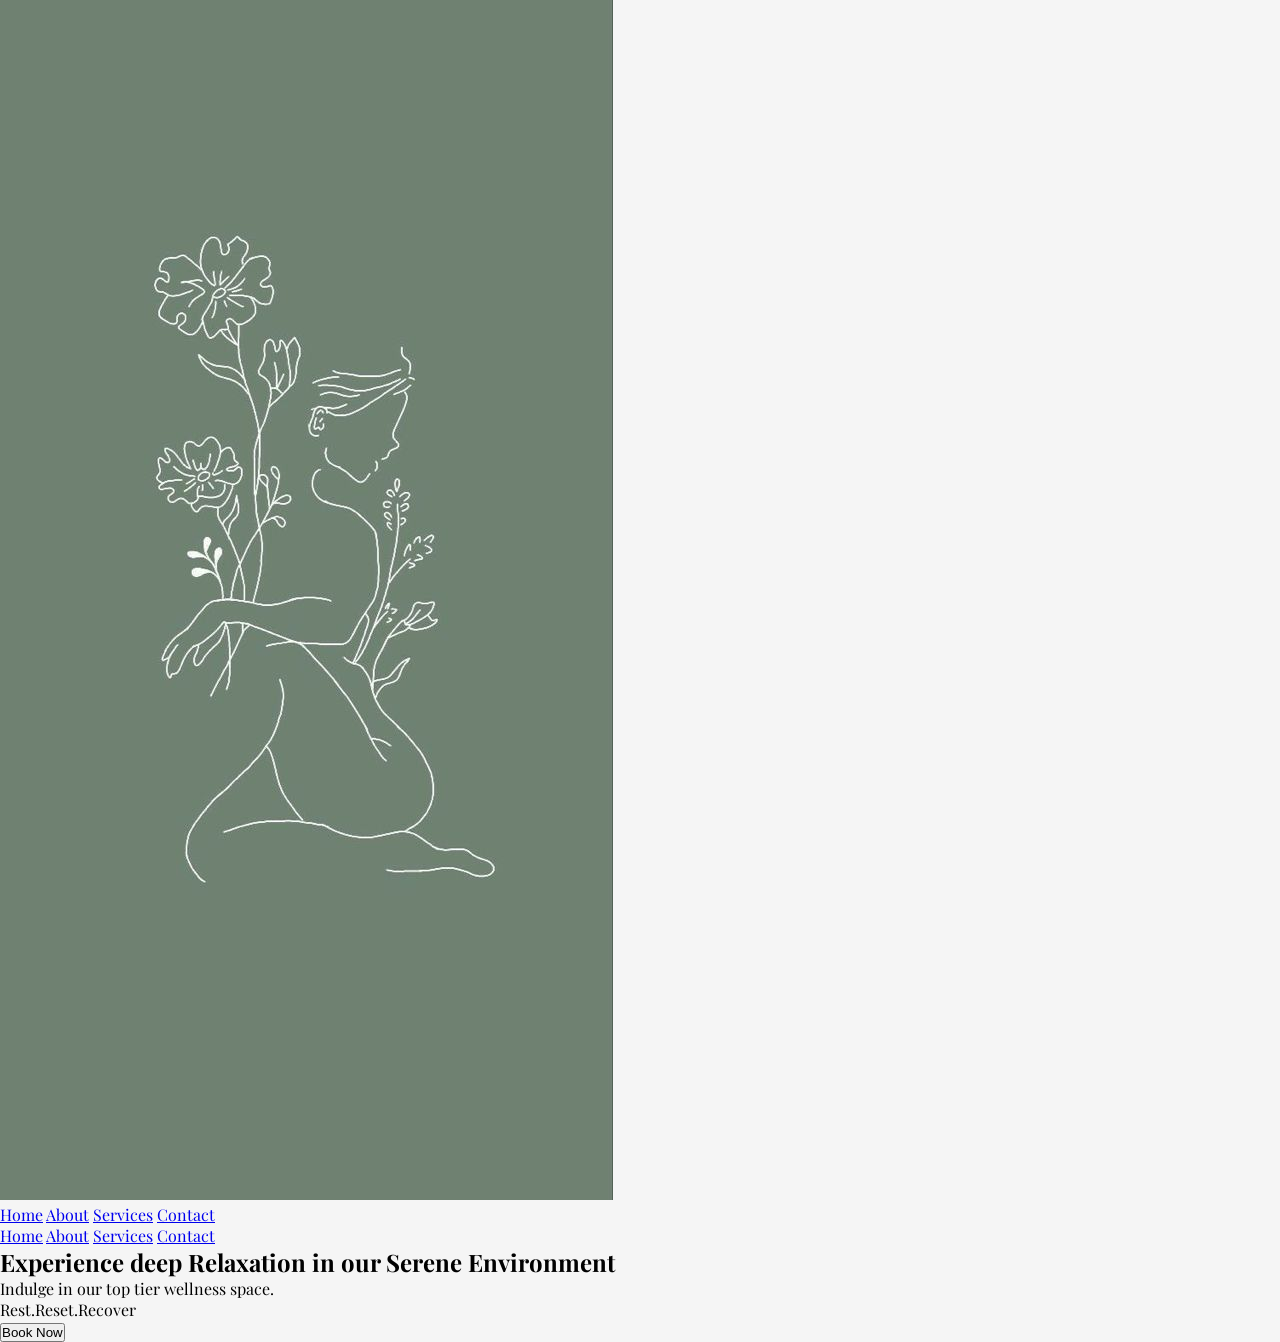
==== index.html @ 278e37b7 "change body font to play display Co-authored-by: Copilot <copilot@github.com>" ====
<!DOCTYPE html>
<html lang="en">
<head>
    <meta charset="UTF-8">
    <meta name="viewport" content="width=device-width, initial-scale=1.0">
    <title>wellness website</title>
    
<link href="https://fonts.googleapis.com/css2?family=Playball&family=Playfair+Display:ital,wght@0,400..900;1,400..900&display=swap" rel="stylesheet">

    <link rel="stylesheet" href="style.css"/>
</head>
<body>
    <nav>
    <a href="index.html" class="nav-logo">
      <img src="logo wellness.jpg" alt="Logo" class="nav-logo-img"/>
      <span class="nav-logo-text"></span>
    </a>

    <!--visible on mobile-->
    <div class="nav-links">
      <a href="index.html" class="active">Home</a>
      <a href="about.html">About</a>
      <a href="about.html#services">Services</a>
      <a href="booking.html">Contact</a>
    </div>
   
    <!--visibleon mobile hidden on desktop-->
<div class="hamburger" id="hamburger" onclick="toggleMenu()">
      <span></span>
      <span></span>
      <span></span>
      <span></span>
    </div>
  </nav>

  <!--  MOBILE MENU hidden until hamburger is clicked  -->
  <div class="mobile-menu" id="mobileMenu">
    <a href="index.html">Home</a>
    <a href="about.html">About</a>
    <a href="about.html#services">Services</a>
    <a href="booking.html">Contact</a>
  </div>

  <!--Hero section-->
  <section class="hero">
    <div class="hero-overlay"></div>
    <div class="hero-content">
        <h1 class="hero-title">
            <span>Experience</span>
            <span>deep Relaxation</span>
            <span>in our Serene</span>
            <span>Environment</span>
        </h1>
        <p class="hero-subtitle">
            Indulge in our top tier wellness space.<br>
            Rest.Reset.Recover
        </p>

        <button class="hero-btn" onclick="window.location.href='booking.html'">Book Now</button>
        
    </div>
  </section>

    <script src="script.js"></script>
</body>
</html>
---- style.css ----
* {
    margin:0;
    padding:0;
    box-sizing: border-box;
}

body {
    background: whitesmoke;
    font-family: "Playfair Display", serif;
}
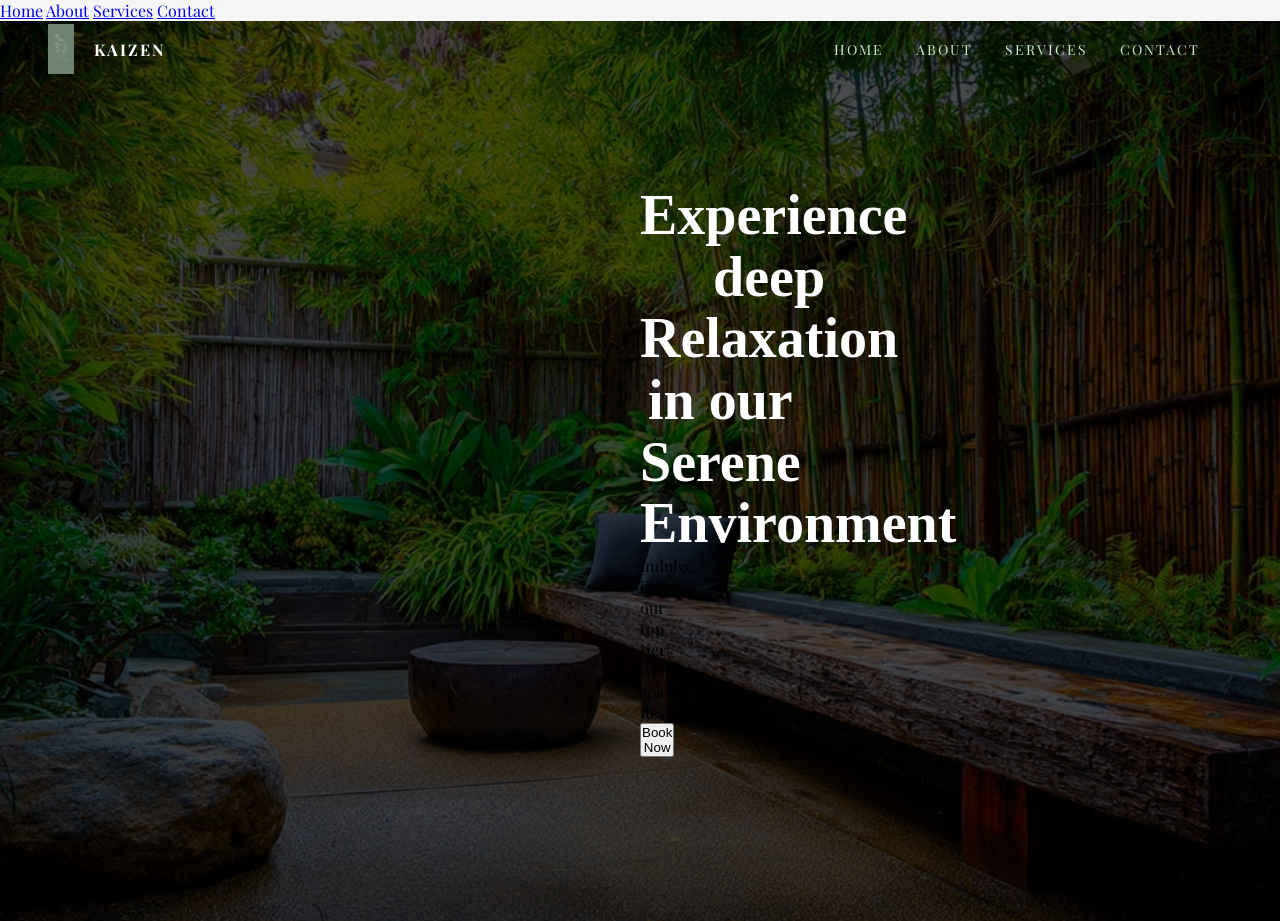
==== commit a241db53: "Feat case sensitization" ====
--- a/index.html
+++ b/index.html
@@ -12,8 +12,8 @@
 <body>
     <nav>
     <a href="index.html" class="nav-logo">
-      <img src="logo wellness.jpg" alt="Logo" class="nav-logo-img"/>
-      <span class="nav-logo-text"></span>
+      <img src="logo-wellness.jpg" alt="Logo" class="nav-logo-img"/>
+      <span class="nav-logo-text">Kaizen</span>
     </a>
 
     <!--visible on mobile-->
--- a/style.css
+++ b/style.css
@@ -1,10 +1,112 @@
-* {
-    margin:0;
-    padding:0;
-    box-sizing: border-box;
+ * {
+  margin: 0;
+  padding: 0;
+  box-sizing: border-box;
 }
 
 body {
-    background: whitesmoke;
-    font-family: "Playfair Display", serif;
-}+  background: whitesmoke;
+  font-family: "Playfair Display", serif;
+}
+nav {
+  position: absolute;
+  top: 0;
+  left: 0;
+  width: 100%;
+  display: flex;
+  gap: 2rem;
+  padding: 1.5rem 3rem;
+  z-index: 10;
+  box-sizing: border-box;
+}
+
+.nav-logo{
+    margin-right: auto;
+    display: flex;
+    align-items: center;
+    gap: 20px;
+    text-decoration: none;
+}
+
+.nav-logo-img{
+    height: 50px;
+    width: auto;
+    object-fit: contain;
+}
+
+
+.nav-logo-text {
+  font-family: 'Playfair Display', serif;
+  font-size: 16px;
+  color: #fff;
+  font-weight: 700;
+  
+}
+
+/* Nav links — sit on the right */
+.nav-links {
+  display: flex;
+  align-items: center;
+  gap: 2rem;
+}
+
+
+nav a {
+  color: rgb(200, 232, 200);
+  text-decoration: none;
+  font-family: "Playfair Display", serif;
+  font-size: 14px;
+  letter-spacing: 2px;
+  text-transform: uppercase;
+  transition: color 0.3s;
+}
+
+nav a:hover {
+  color: #a8d0ff;
+}
+
+.hero {
+    position: relative;
+    width: 100%;
+    min-height: 100vh;
+    display: flex;
+    align-items: center;
+    justify-content: center;
+    overflow: hidden;
+    background-image: url('bamboo-sitting-area.jpg');
+    background-size: cover;
+    background-position: center;
+}
+
+.hero-overlay{
+    position: absolute;
+    inset: 0;
+    background: rgba(0, 0, 0, 0.7);
+    transition:background 0.5s ease ;
+}
+
+.hero:hover .hero-overlay{
+    background: rgba(0, 0, 0, 0.2);
+}
+
+.hero-content {
+    position: relative;
+    z-index: 2;
+    text-align: center;
+    padding: 3rem 2rem;
+    max-width: 60px;
+}
+
+.hero-title{
+    font-family: 'Playright Display', serif;
+    font-size: 56px;
+    color: #fff;
+    line-height: 1.1;
+    margin-bottom: 1 rem;
+}
+
+.hero-title span{
+    display: inline-block;
+    transition: transform 0.35s ease, color 0.35s ease;
+    cursor: default;
+}
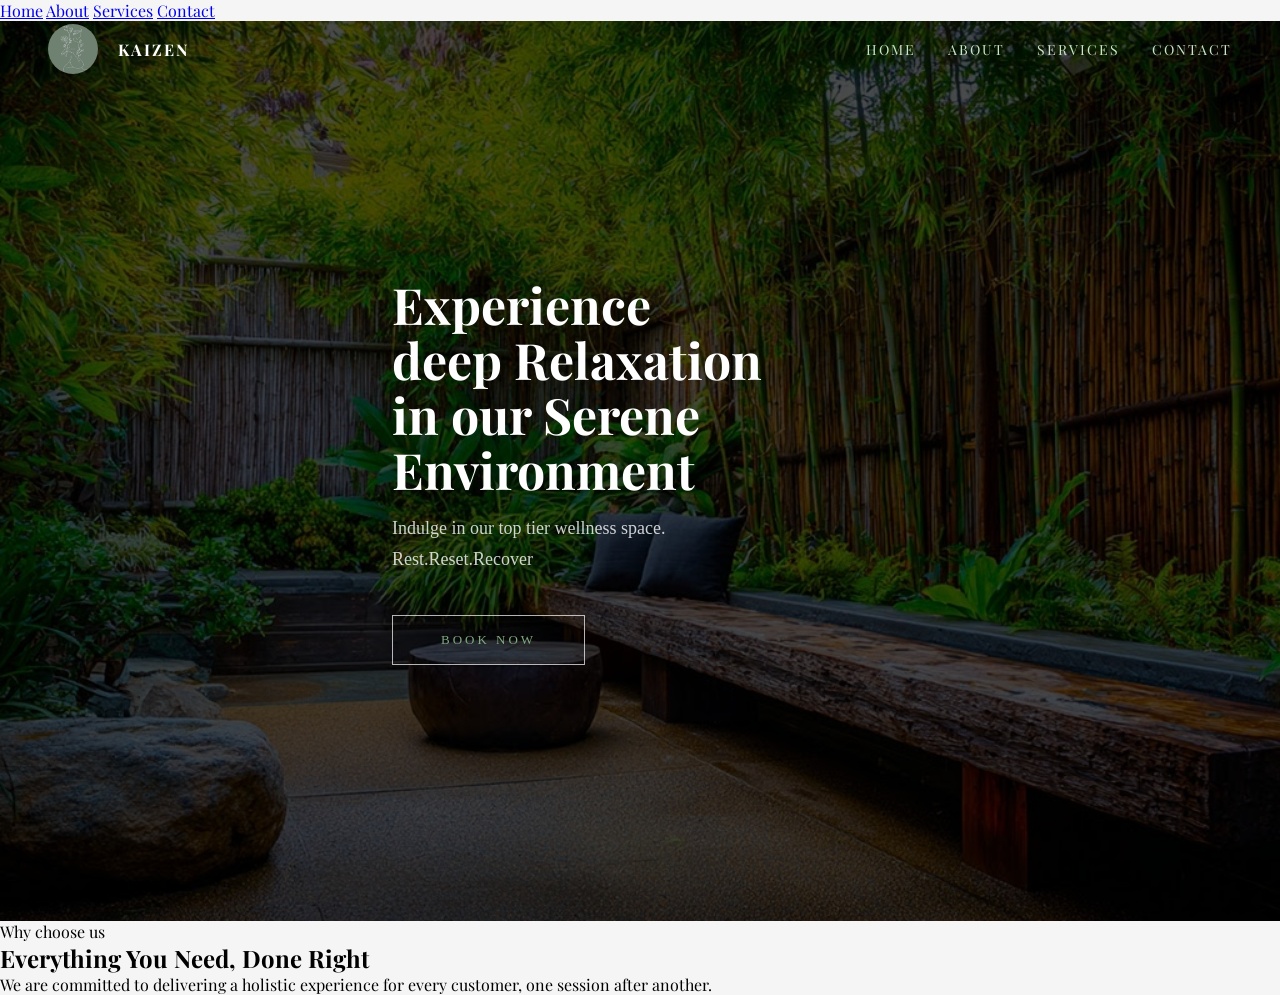
==== commit 6eed4f31: "hamburger section styling for tablet viewing Co-authored-by: Copilot <copilot@github.com>" ====
--- a/index.html
+++ b/index.html
@@ -7,7 +7,7 @@
     
 <link href="https://fonts.googleapis.com/css2?family=Playball&family=Playfair+Display:ital,wght@0,400..900;1,400..900&display=swap" rel="stylesheet">
 
-    <link rel="stylesheet" href="style.css"/>
+<link rel="stylesheet" href="style.css"/>
 </head>
 <body>
     <nav>
@@ -60,6 +60,23 @@
         
     </div>
   </section>
+  <!--feature section-->
+
+<section class="features-section">
+
+  <div class="features-header">
+    <span class="features-eyebrow">Why choose us</span>
+    <h2 class="features-title">Everything You Need, Done Right</h2>
+    <p class="features-subtitle">We are committed to delivering a holistic experience for every customer, one session after another.</p>
+  </div>
+
+  <div class="features-grid">
+
+
+
+<!--footer section-->
+
+
 
     <script src="script.js"></script>
 </body>
--- a/style.css
+++ b/style.css
@@ -8,7 +8,9 @@
   background: whitesmoke;
   font-family: "Playfair Display", serif;
 }
+
 nav {
+ color: rgb(6, 70, 6);
   position: absolute;
   top: 0;
   left: 0;
@@ -30,8 +32,9 @@
 
 .nav-logo-img{
     height: 50px;
-    width: auto;
-    object-fit: contain;
+    width: 50px;
+    object-fit: cover;
+    border-radius: 50%;
 }
 
 
@@ -92,21 +95,101 @@
 .hero-content {
     position: relative;
     z-index: 2;
-    text-align: center;
+    text-align: left;
     padding: 3rem 2rem;
-    max-width: 60px;
+    max-width: 560px;
 }
 
 .hero-title{
-    font-family: 'Playright Display', serif;
-    font-size: 56px;
+    font-family: 'Playfair Display', serif;
+    font-size: 50px;
     color: #fff;
     line-height: 1.1;
-    margin-bottom: 1 rem;
+    margin-bottom: 1rem;
 }
 
 .hero-title span{
     display: inline-block;
     transition: transform 0.35s ease, color 0.35s ease;
     cursor: default;
-}
+ }
+
+ .hero-title span:hover{
+    color: white;
+    transform: translateY(-5px) scale(1.05); 
+ }
+
+.hero-subtitle{
+    font-family: Georgia, 'Times New Roman', Times, serif;
+    font-size: 18px;
+    color: rgba(255,255,255,0.8);
+    line-height: 1.7;
+    margin-bottom: 2.5rem;
+ }   
+
+ .hero-subtitle em{
+    font-style: normal;
+    display: inline-block;
+    transition: color 0.3s , transform 0.3s;
+    cursor: default;
+ }
+
+ .hero-subtitle em:hover{
+    color: rgb(17, 91, 67);
+    transform: translateY(-2px);
+ }
+
+ .hero-btn{
+    padding: 16px 48px;
+    background: transparent;
+    color: rgb(129, 168, 129);
+    border: 1.5px solid rgba(255,255,255,0.7);
+    font-family: Georgia, 'Times New Roman', Times, serif;
+    font-size: 13px;
+    letter-spacing: 3px;
+    text-transform: uppercase;
+    cursor: pointer;
+    transition: background 0.3s, transform 0.2s;
+ }
+
+ .hero-btn:hover{
+    background: rgba(255,255,255,0.15);
+    border-color: rgb(6, 49, 6);
+    transform: translateY(-3px);
+ }
+ 
+ .hero-btn:active{
+    transform: translateY(0);
+ }
+
+ /*hamburger toggle menu */
+ .hamburger{
+  display: none;
+  flex-direction: column;
+  gap: 5px;
+  cursor: pointer;
+  padding: 4px;
+ }
+
+.hamburger span{
+  display: block;
+  width: 25px;
+  height: 2px;
+  background: rgb(209, 233, 209);
+  border-radius: 2px;
+  transition:all 0.3s;
+ }
+
+ .hamburger.is-open span:nth-child(1){
+  transform: translateY(7px) rotate(45deg);
+ }
+
+ .hamburger.is-open span:nth-child(2){
+  opacity:0;
+ }
+ 
+ .hamburger.is-open span:nth-child(3){
+  transform: translateY(-7px) rotate(-45deg);
+ }
+
+ 
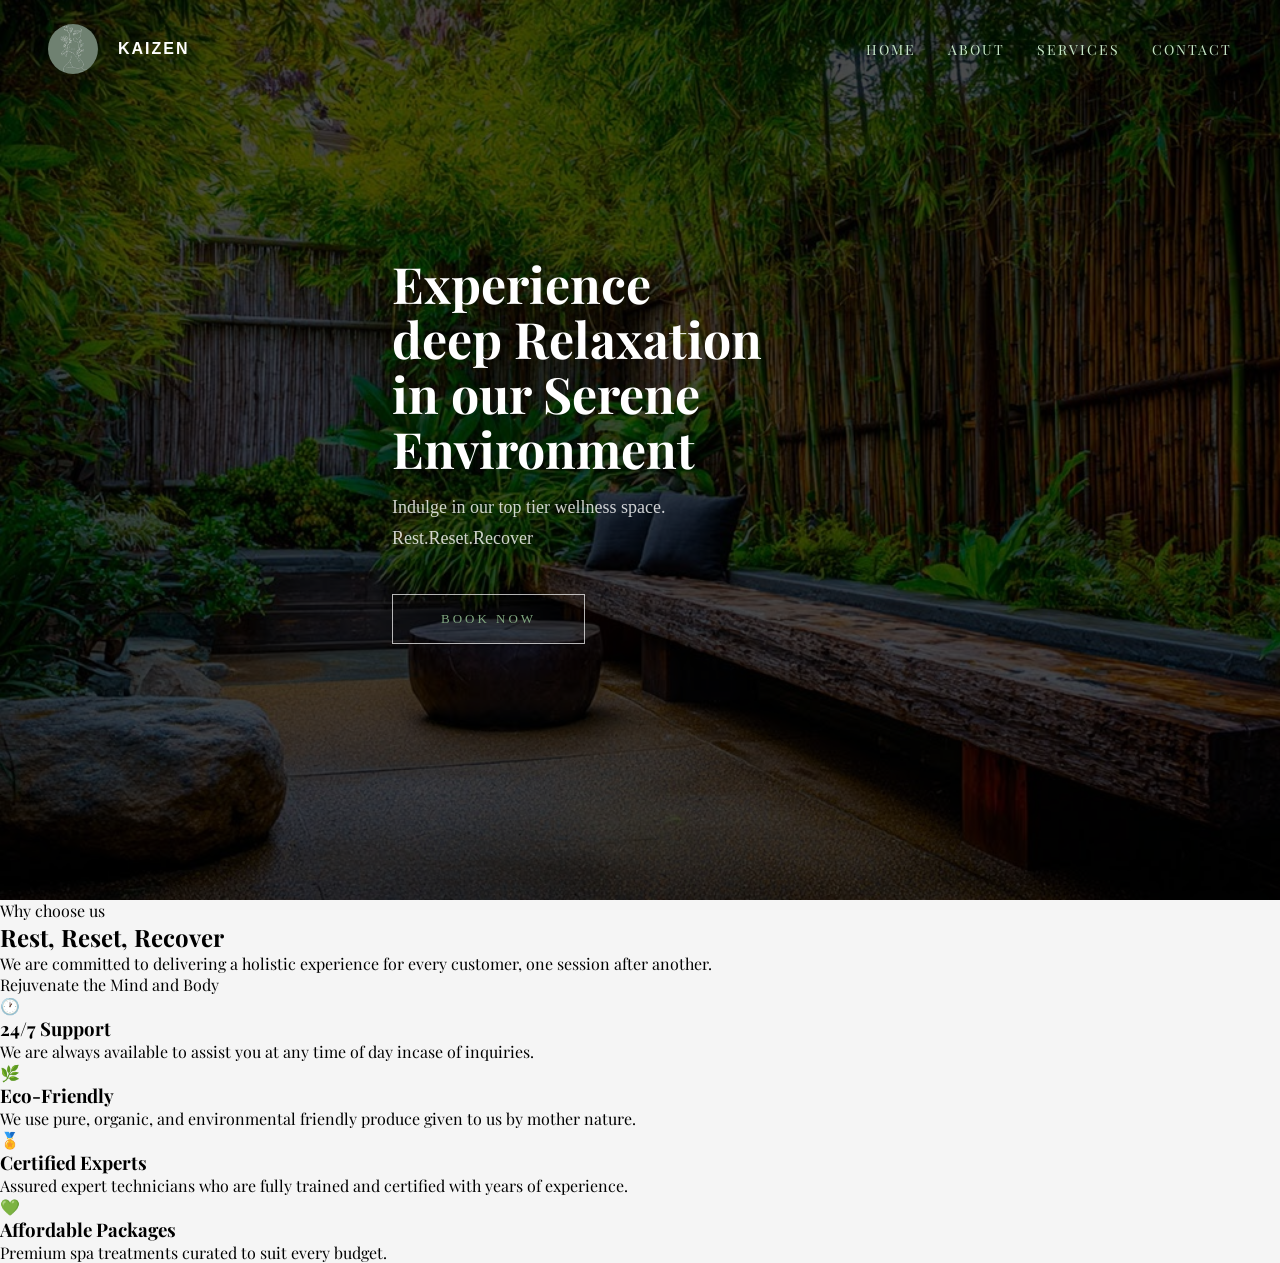
==== commit be92b5bc: "addition of a feature section to showcase the company's promises" ====
--- a/index.html
+++ b/index.html
@@ -66,11 +66,37 @@
 
   <div class="features-header">
     <span class="features-eyebrow">Why choose us</span>
-    <h2 class="features-title">Everything You Need, Done Right</h2>
-    <p class="features-subtitle">We are committed to delivering a holistic experience for every customer, one session after another.</p>
+    <h2 class="features-title">Rest, Reset, Recover</h2>
+    <p class="features-subtitle">We are committed to delivering a holistic experience for every customer, one session after another.<br>Rejuvenate the Mind and Body</p>
   </div>
 
   <div class="features-grid">
+
+    <div class="feature-card">
+      <div class="feature-icon">🕐</div>
+      <h3 class="feature-name">24/7 Support</h3>
+      <p class="feature-desc">We are always available to assist you at any time of day incase of inquiries.</p>
+    </div>
+
+    <div class="feature-card">
+      <div class="feature-icon">🌿</div>
+      <h3 class="feature-name">Eco-Friendly</h3>
+      <p class="feature-desc">We use pure, organic, and environmental friendly produce given to us by mother nature.</p>
+    </div>
+
+    <div class="feature-card">
+      <div class="feature-icon">🏅</div>
+      <h3 class="feature-name">Certified Experts</h3>
+      <p class="feature-desc">Assured expert technicians who are fully trained and certified with years of experience.</p>
+    </div>
+
+    <div class="feature-card">
+      <div class="feature-icon">💚</div>
+      <h3 class="feature-name">Affordable Packages</h3>
+      <p class="feature-desc">Premium spa treatments curated to suit every budget.</p>
+    </div>
+
+    </div>
 
 
 
--- a/style.css
+++ b/style.css
@@ -39,7 +39,7 @@
 
 
 .nav-logo-text {
-  font-family: 'Playfair Display', serif;
+  font-family: 'Playball-Regular', sans-serif;
   font-size: 16px;
   color: #fff;
   font-weight: 700;
@@ -162,6 +162,54 @@
     transform: translateY(0);
  }
 
+ /*feature section */
+ 
+
+
+
+
+
+
+
+
+
+
+
+
+
+
+
+
+
+
+
+
+
+
+
+
+
+
+
+
+
+
+
+
+
+
+
+
+
+
+
+
+
+
+
+
+
+
  /*hamburger toggle menu */
  .hamburger{
   display: none;
@@ -192,4 +240,36 @@
   transform: translateY(-7px) rotate(-45deg);
  }
 
- + .mobile-menu{
+  display: none;
+  position: absolute;
+  top: 70px;
+  left:0;
+  width:100%;
+  background: rgba(9, 20, 40, 0.97);
+  flex-direction: column;
+  padding: 1.5rem 2rem;
+  gap: 1.2rem;
+  z-index:20;
+ }
+
+ .mobile-menu.open{
+  display:flex;
+ }
+
+ .mobile-menu a{
+  color:rgba(255,255,255,0.85);
+  text-decoration: none;
+  font-size:14px;
+  letter-spacing: 2px;
+  text-transform: uppercase;
+  border-bottom: 0.5px solid rgba(255,255,255,0.1);
+  padding-bottom: 1rem;
+  transition:color 0.3s;
+ }
+
+ .mobile-menu a:hover{
+  color:#fff
+ }
+
+
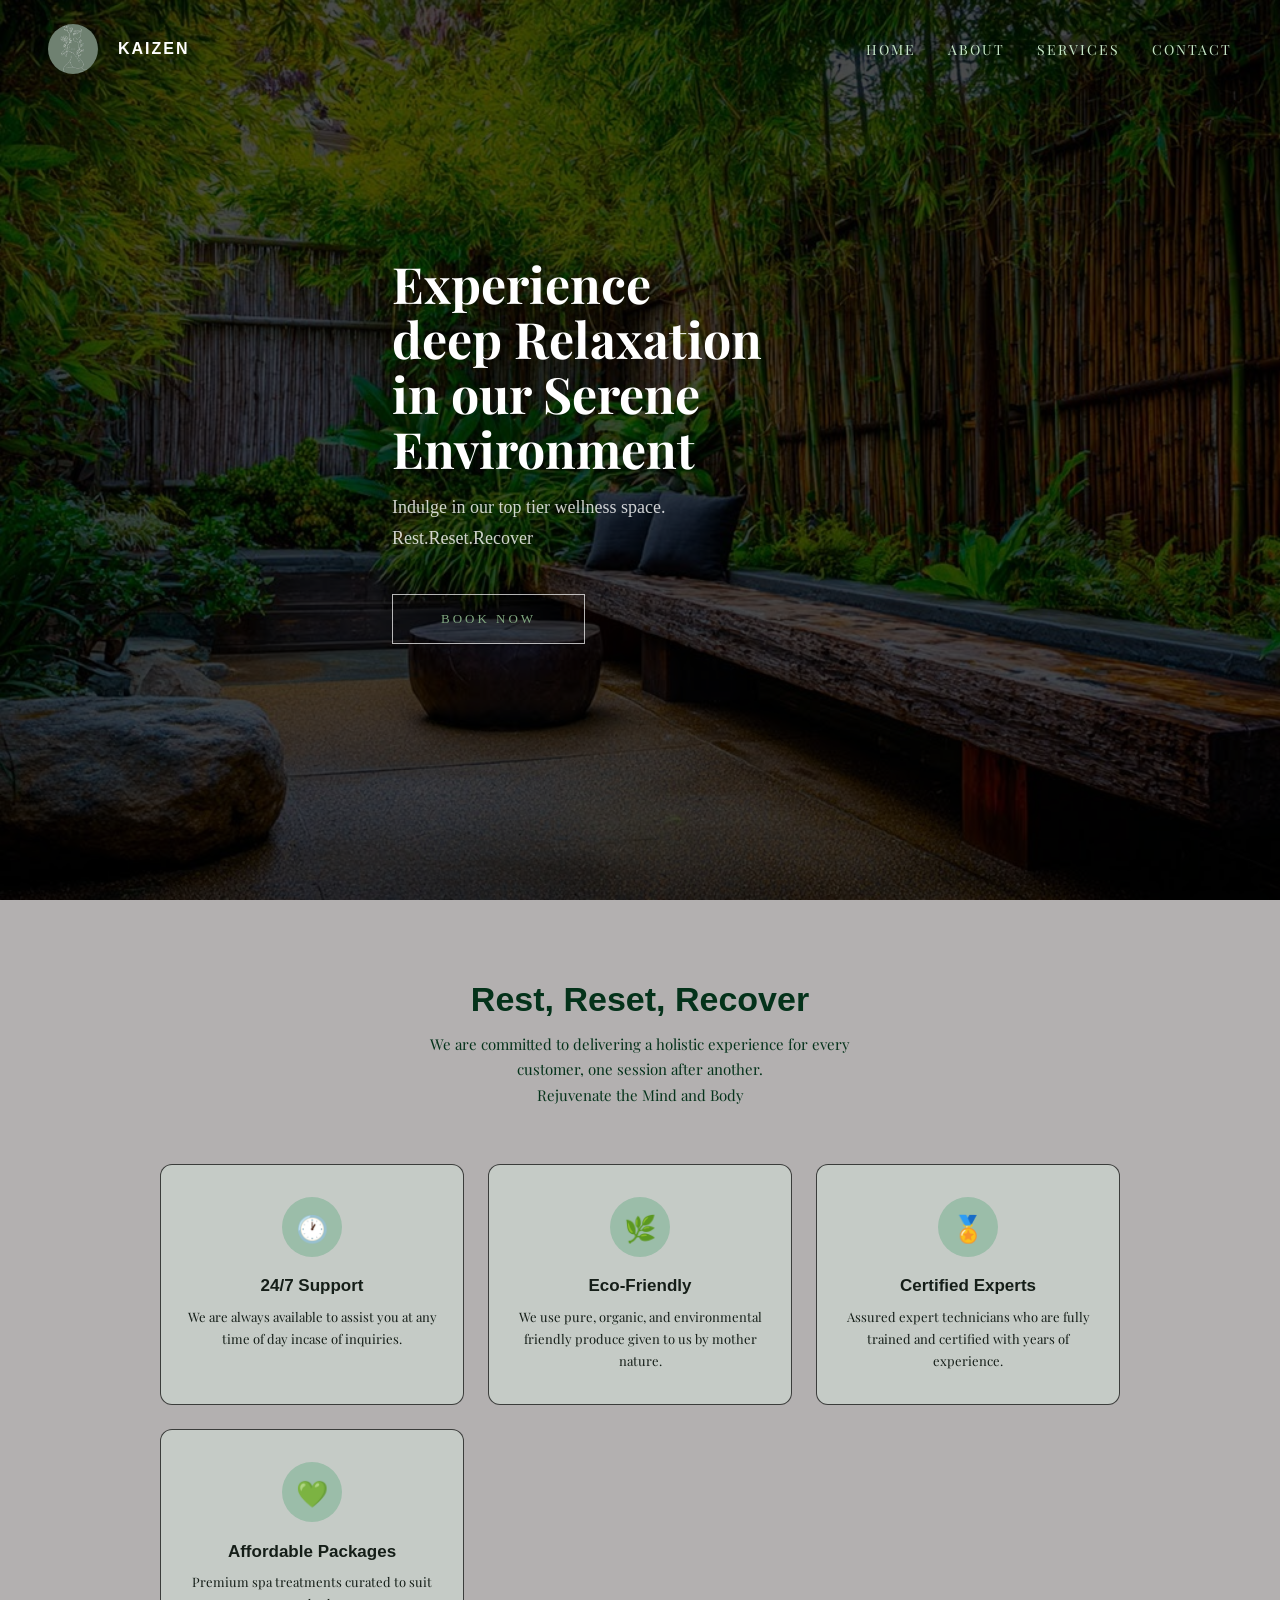
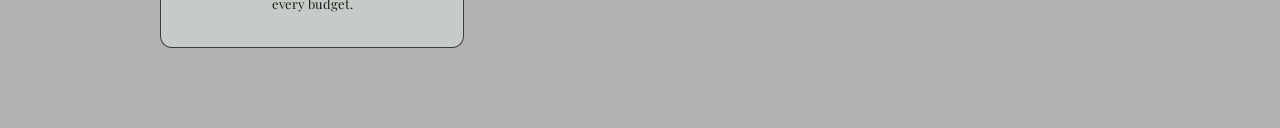
==== commit e6c95206: "removal of features eyebrow" ====
--- a/index.html
+++ b/index.html
@@ -65,7 +65,6 @@
 <section class="features-section">
 
   <div class="features-header">
-    <span class="features-eyebrow">Why choose us</span>
     <h2 class="features-title">Rest, Reset, Recover</h2>
     <p class="features-subtitle">We are committed to delivering a holistic experience for every customer, one session after another.<br>Rejuvenate the Mind and Body</p>
   </div>
--- a/style.css
+++ b/style.css
@@ -163,10 +163,91 @@
  }
 
  /*feature section */
+
+ .features-section{
+  background: rgb(179, 176, 176);
+  padding: 5rem 2rem;
+  font-family: 'Playfair Display',serif;
+ }
+
+ .features-header{
+  text-align: center;
+  margin-bottom: 3.5rem;
+ }
+
  
 
-
-
+.features-title{
+  font-family: 'Playball Regular',sans-serif;
+  font-size: 34px;
+  color: rgb(4, 50, 26);
+  font-weight: 700;
+  margin-bottom: 0.8rem;
+}
+
+.features-subtitle{
+  font-size: 15px;
+  color: rgb(4, 50, 26);
+  max-width: 480px;
+  margin: 0 auto;
+  line-height: 1.7;
+}
+
+.features-grid{
+  display: grid;
+  grid-template-columns: repeat(3, 1fr);
+  gap: 1.5rem;
+  max-width: 960px;
+  margin: 0 auto;
+}
+
+.feature-card{
+  background: #d9e7dc7e;
+  border: 0.5px solid rgba(0, 0, 0, 0.7);
+  border-radius: 12px;
+  text-align: center;
+  padding:2rem 1.5rem;
+  transition: transform 0.3s, box-shadow 0.3s, border-color 0.3s;
+  cursor: default;
+}
+
+.feature-card:hover{
+  transform: translateY(-6px);
+  box-shadow: 0 12px 40px rgba(0, 0, 0, 0.08);
+  border-color: rgba(131, 136, 141, 0.5);
+}
+
+.feature-icon{
+  width:60px;
+  height:60px;
+  border-radius: 50%;
+  display:flex;
+  background:#9bbda9;
+  align-items: center;
+  justify-content: center;
+  font-size: 26px;
+  margin: 0 auto 1.2rem;
+  transition: background 0.3s, transform 0.3s;
+}
+
+.feature-card:hover .feature-icon{
+  background: #716f6f;
+  transform: scale(1.1)rotate(-5deg);
+}
+
+.feature-name{
+  font-family: 'Playball Regular',sans-serif;
+  font-size:17px;
+  color:rgb(21, 30, 24);
+  font-weight: 700;
+  margin-bottom: 0.6rem;
+}
+
+.feature-desc{
+  font-size: 13px;
+  color: rgb(21, 30, 24);
+  line-height: 1.7;
+}
 
 
 
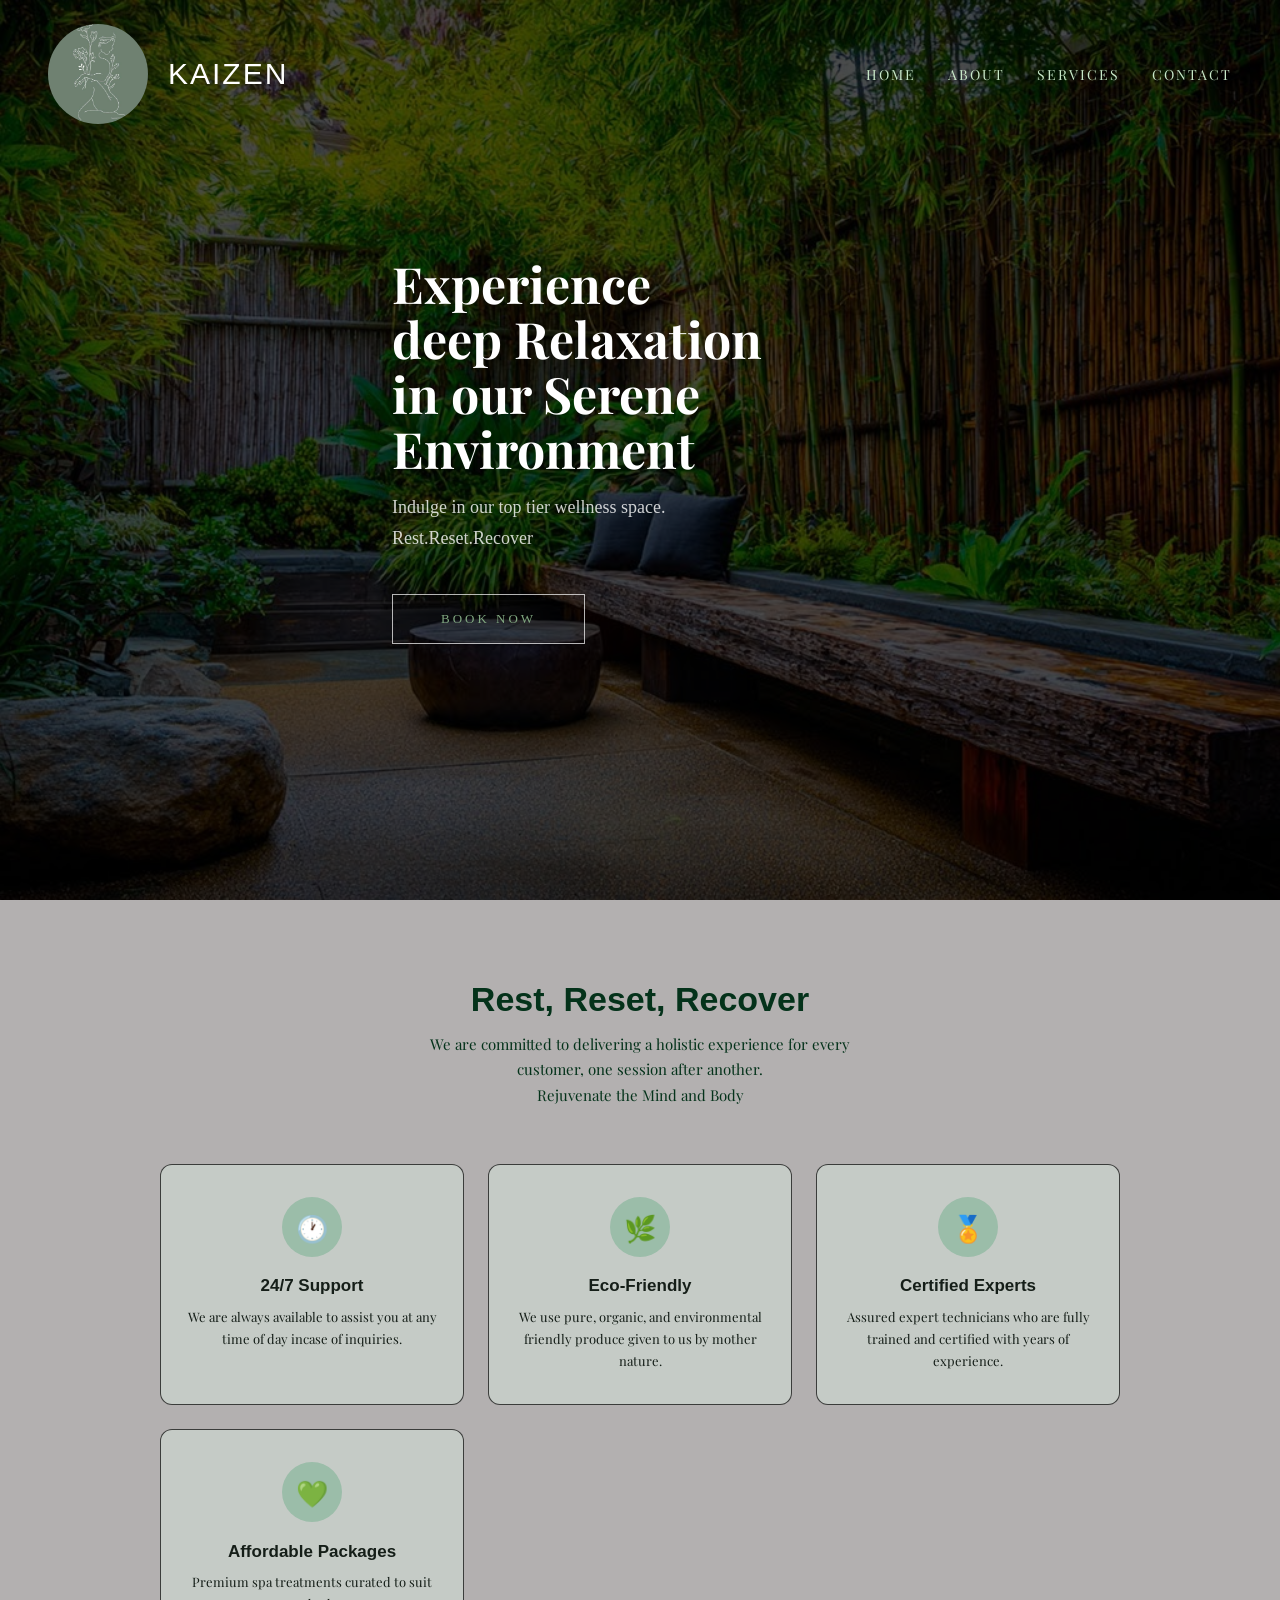
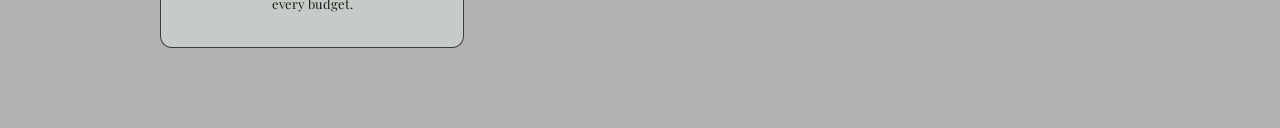
==== commit 4a5d9280: "additiion of toogle menu navigation bar and mobile menu on each pages" ====
--- a/index.html
+++ b/index.html
@@ -16,7 +16,7 @@
       <span class="nav-logo-text">Kaizen</span>
     </a>
 
-    <!--visible on mobile-->
+    
     <div class="nav-links">
       <a href="index.html" class="active">Home</a>
       <a href="about.html">About</a>
--- a/style.css
+++ b/style.css
@@ -31,18 +31,18 @@
 }
 
 .nav-logo-img{
-    height: 50px;
-    width: 50px;
+    height: 100px;
+    width: 100px;
     object-fit: cover;
-    border-radius: 50%;
+    border-radius: 60%;
 }
 
 
 .nav-logo-text {
-  font-family: 'Playball-Regular', sans-serif;
-  font-size: 16px;
+  font-family: 'Playball Regular', sans-serif;
+  font-size: 30px;
   color: #fff;
-  font-weight: 700;
+  font-weight: 400;
   
 }
 
@@ -249,11 +249,11 @@
   line-height: 1.7;
 }
 
-
-
-
-
-
+/*footer section */
+
+
+
+/*service section
 
 
 
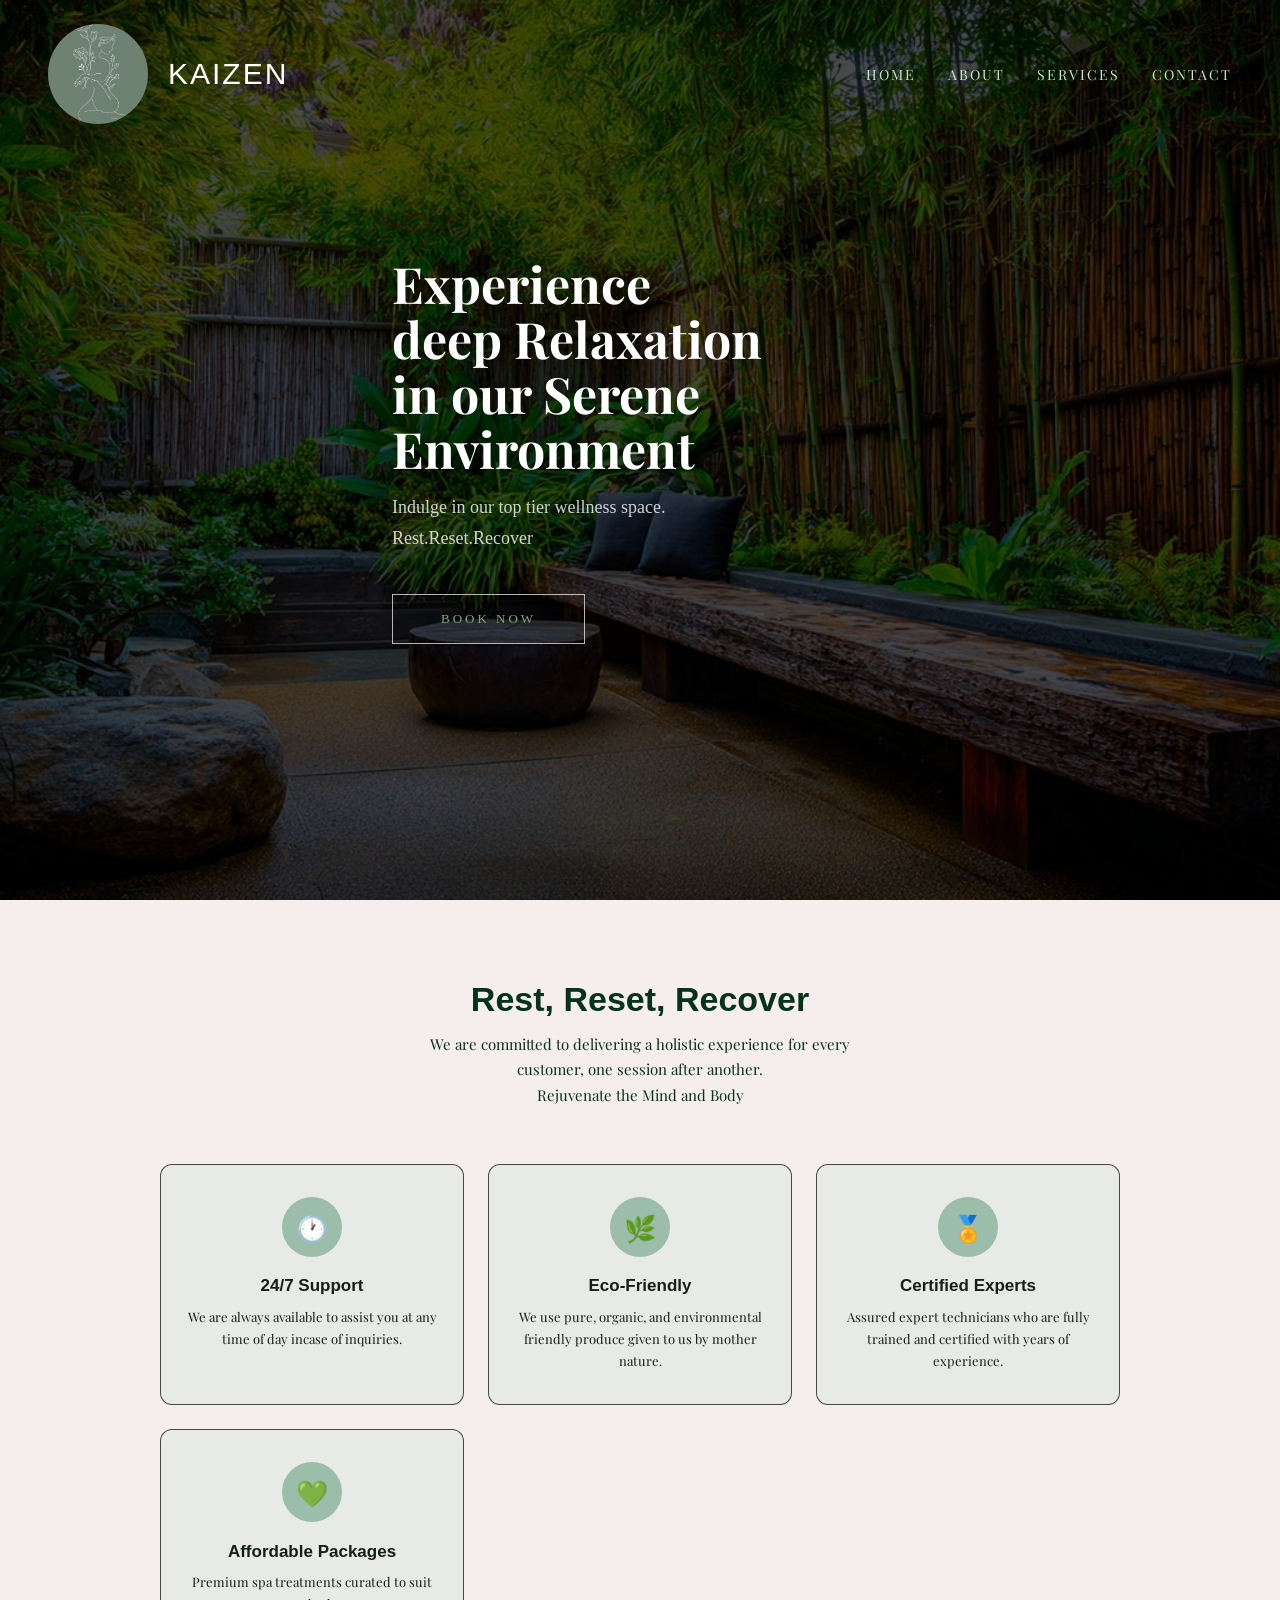
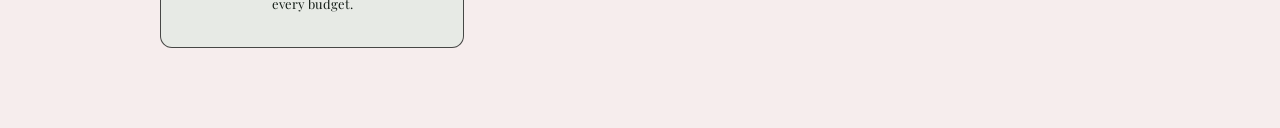
==== commit 532cf9fd: "booking file form input" ====
--- a/index.html
+++ b/index.html
@@ -103,6 +103,6 @@
 
 
 
-    <script src="script.js"></script>
+    <script src="script.js" defer></script>
 </body>
 </html>
--- a/style.css
+++ b/style.css
@@ -165,7 +165,7 @@
  /*feature section */
 
  .features-section{
-  background: rgb(179, 176, 176);
+  background: rgb(246, 237, 237);
   padding: 5rem 2rem;
   font-family: 'Playfair Display',serif;
  }
@@ -249,31 +249,184 @@
   line-height: 1.7;
 }
 
-/*footer section */
-
-
-
-/*service section
-
-
-
-
-
-
-
-
-
-
-
-
-
-
-
-
-
-
-
-
+
+
+/*about section */
+
+
+
+
+/*services section*/
+.services-section{
+  padding:5rem 2rem;
+  background: rgb(6, 56, 36);
+  font-family: 'Playfair Display', serif;
+  padding-top: 8rem;
+}
+
+.services-header{
+  text-align: center;
+  margin-bottom: 3rem;
+  font-size: 40px;
+}
+
+.services-tag{
+  display: inline-block;
+  font-size: 11px;
+  letter-spacing: 3px;
+  text-transform: uppercase;
+  color: rgba(255,255,255,0.45);
+  margin-bottom: 1rem;
+}
+
+.services-title{
+  font-family: 'Playfair Display', serif;
+  font-size: 36px;
+  color: rgb(97, 117, 99);
+  font-family: 700;
+  margin: 0;
+}
+
+.services-grid{
+  display: grid;
+  grid-template-columns: repeat(3,1fr);
+  gap: 1.5rem;
+  max-width: 960px;
+  margin:0 auto;
+}
+
+.services-card{
+  background: rgb(244, 241, 241);
+  border:0.5px solid(168 255 255 0.08);
+  border-radius: 20px;
+  overflow: hidden;
+  cursor: pointer;
+  text-decoration: none;
+  display: block;
+  transition:border-color 0.3s transform 0.3s;
+}
+.services-card img{
+  width:100%;
+  height:200px;
+  object-fit: cover;
+  display: block;
+  aspect-ratio: 1/1;
+}
+
+.services-card:hover{
+  border-color: rgba(168 208 255);
+  transform:translateY(-6px)
+}
+
+.services-img-wrap{
+  position: relative;
+  width: 100%;
+  height:180px;
+  overflow: hidden;
+}
+
+.services-img-wrap img{
+  width: 100%;
+  height:100%;
+  object-fit: cover;
+  transition: transform 0.5s ease, filter 0.4s ease;
+  filter: brightness(0.75);
+}
+
+.services-card:hover.services-img-wrap img{
+  transform: scale(1.08); /*zoom on hover*/
+  filter:brightness(1); /*full brightness on hover*/
+}
+
+/*dark overlay on image*/
+.services-img-overlay{
+  position: absolute;
+  inset: 0;
+  background: rgba(10,20,40,0.35);
+  transition: background 0.4s;
+}
+
+.services-card:hover .services-img-overlay{
+  background: rgba(10,20,40,0.1);  /*lighter on hover*/
+}
+
+.services-badge{
+  position: absolute;
+  top:12px;
+  right:12px;
+  background: rgba(213, 217, 224, 0.75);
+  color: #3e6d57;
+  font-size: 11px;
+  letter-spacing: 1.5px;
+  text-transform: uppercase;
+  padding:4px 10px;
+  border-radius: 20px;
+  border: 0.5px solid rgba(168 208 255 0.3);
+}
+
+/*card body*/
+.services-body{
+  padding: 1.2rem 1.25rem 1.4rem;
+}
+
+.services-name{
+  font-family: 'Playball Regular', sans-serif;
+  font-size: 18px;
+  color:rgb(236, 242, 236);
+  font-weight: 700;
+  margin: 0 0 0.5rem;
+}
+
+.services-desc{
+  font-size:13px;
+  color: rgba(255,255,255,0.55);
+  line-height: 1.6;
+  margin: 0 0 1rem;
+}
+
+/*price and book now row*/
+.services-footer{
+  display: flex;
+  align-items: center;
+  justify-content: space-between;
+}
+
+.services-price{
+  font-size: 15px;
+  color: #353e39;
+}
+
+.services-price span{
+  font-size: 11px;
+  color: rgba(255,255,255,0.4);
+  letter-spacing: 1px;
+  text-transform: uppercase;
+  margin-left: 4px;
+}
+
+.services-cta{
+  font-size: 11px;
+  letter-spacing: 2px;
+  text-transform: uppercase;
+  color: #a8d0ff;
+  opacity: 0;
+  transform: translateX(-6px);
+  transition: opacity 0.3s, transform 0.3s;
+}
+
+.services-card:hover .services-cta{
+  opacity:1;
+  transform: translateX(0);
+}
+
+
+/*booking form section */
+
+
+
+
+
+/*footer section*/
 
 
 
@@ -354,3 +507,4 @@
  }
 
 
+/*Responsive section */
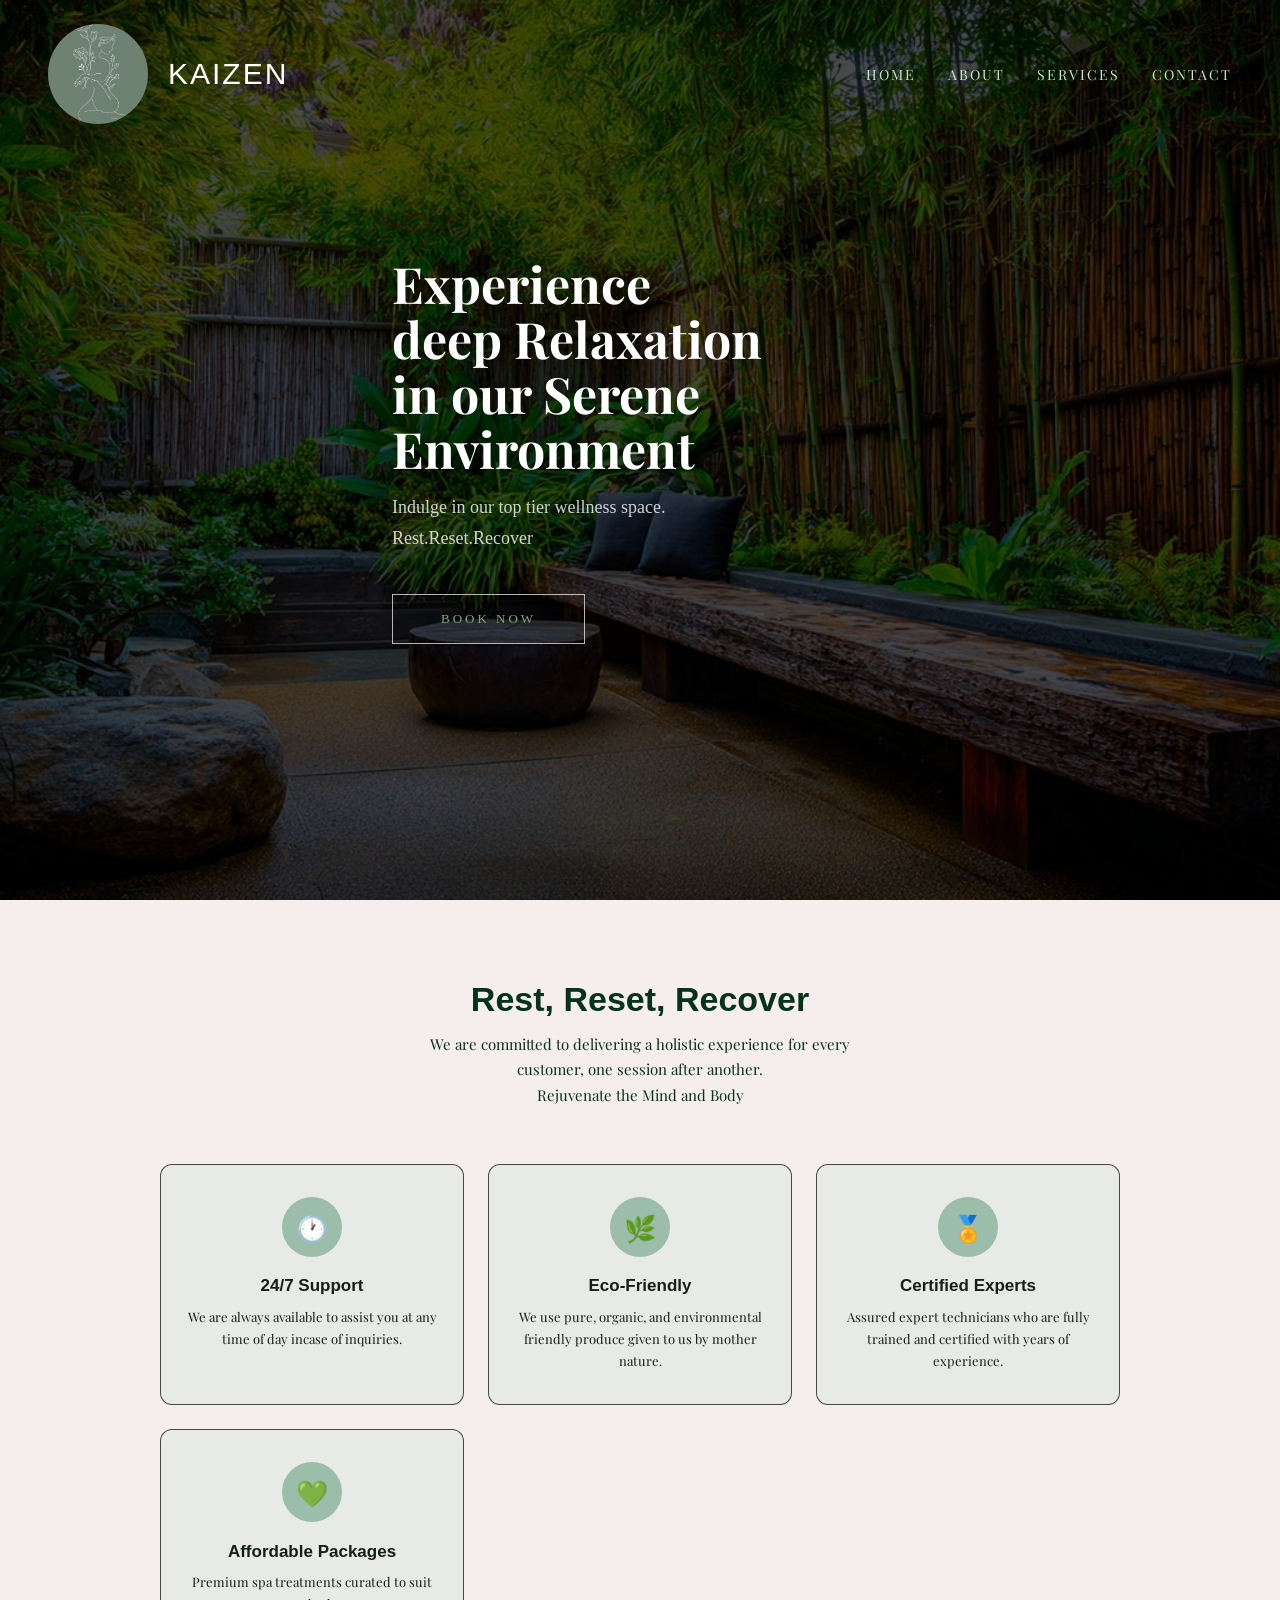
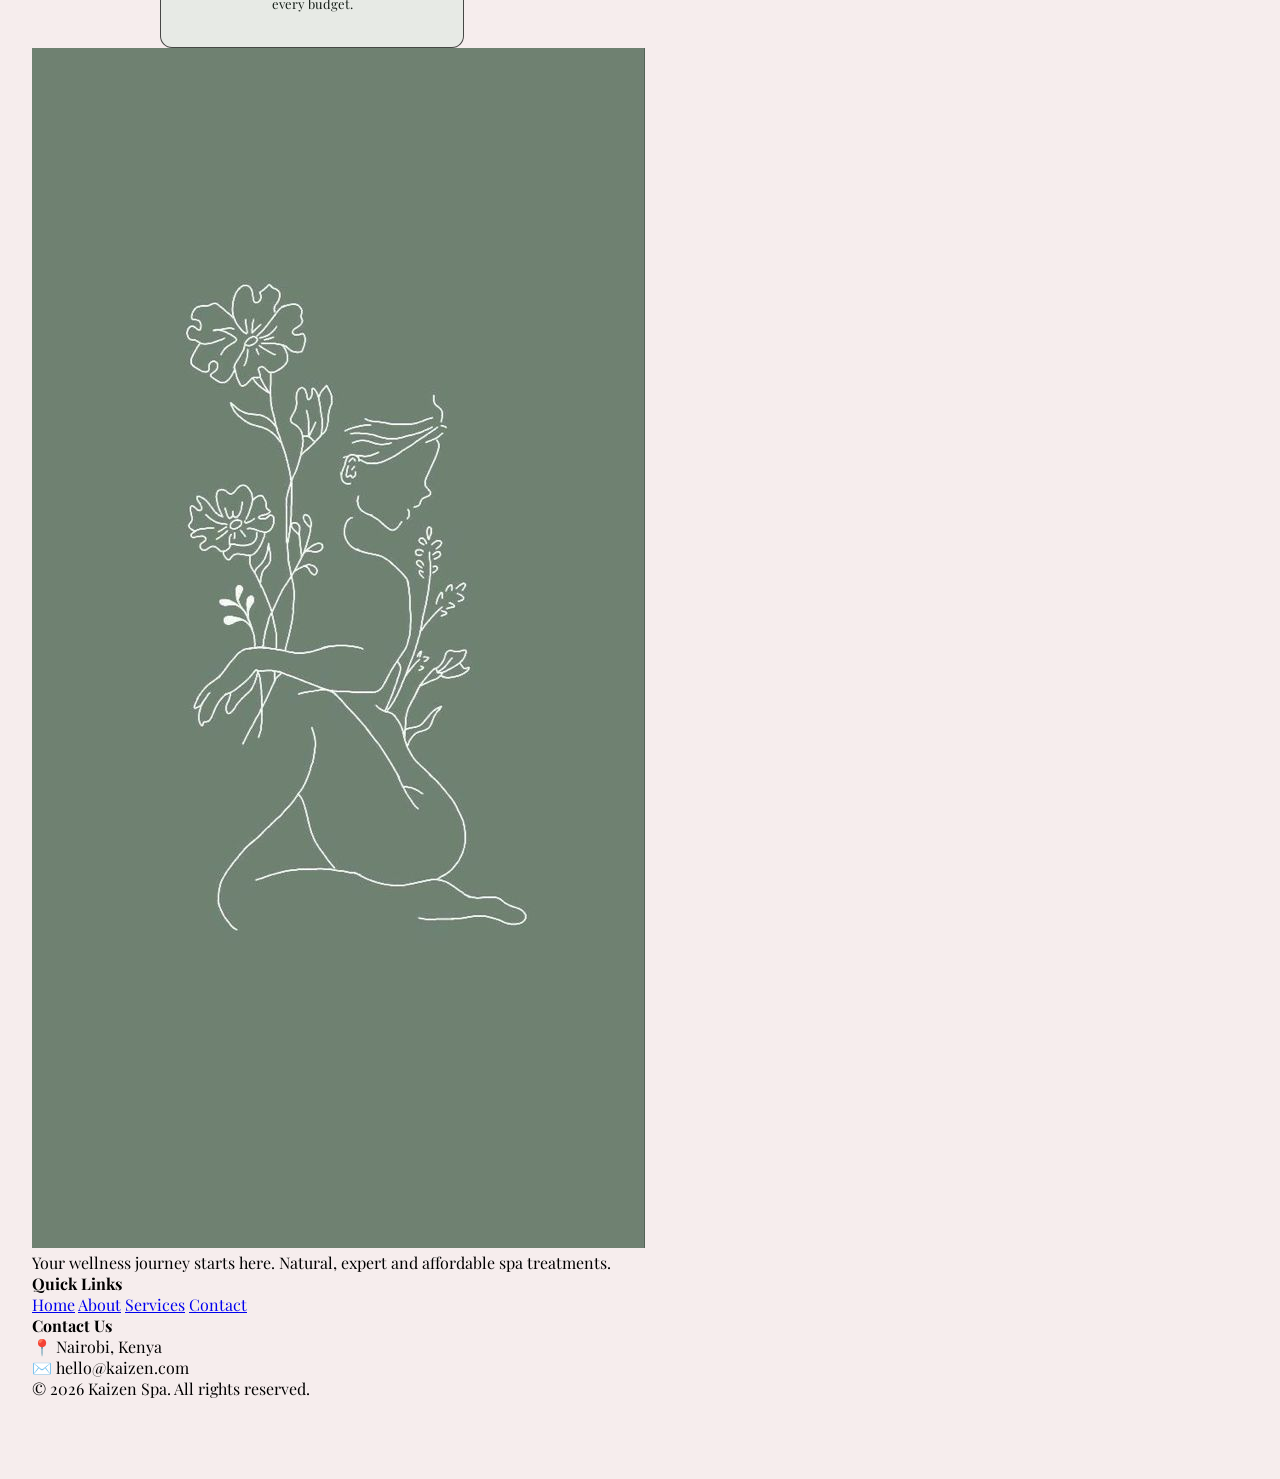
==== commit ba2c9b86: "feat: footer section at the bottom of every page" ====
--- a/index.html
+++ b/index.html
@@ -101,7 +101,39 @@
 
 <!--footer section-->
 
+<footer class="footer">
+  <div class="footer-content">
 
+    <!-- Logo and description -->
+    <div class="footer-brand">
+      <img src="logo-wellness.jpg" alt="Logo" class="footer-logo"/>
+      <p class="footer-desc">Your wellness journey starts here. Natural, expert and affordable spa treatments.</p>
+    </div>
+
+    <!-- Quick links -->
+    <div class="footer-links">
+      <h4>Quick Links</h4>
+      <a href="index.html">Home</a>
+      <a href="about.html">About</a>
+      <a href="about.html#services">Services</a>
+      <a href="booking.html">Contact</a>
+    </div>
+
+    <!-- Contact -->
+    <div class="footer-contact">
+      <h4>Contact Us</h4>
+      <p>📍 Nairobi, Kenya</p>
+      <p>✉️ hello@kaizen.com</p>
+    </div>
+
+  </div>
+
+  <!-- Bottom bar -->
+  <div class="footer-bottom">
+    <p>© 2026 Kaizen Spa. All rights reserved.</p>
+  </div>
+
+</footer>
 
     <script src="script.js" defer></script>
 </body>
--- a/style.css
+++ b/style.css
@@ -259,7 +259,7 @@
 /*services section*/
 .services-section{
   padding:5rem 2rem;
-  background: rgb(6, 56, 36);
+  background: rgb(212, 235, 224);
   font-family: 'Playfair Display', serif;
   padding-top: 8rem;
 }
@@ -272,20 +272,16 @@
 
 .services-tag{
   display: inline-block;
-  font-size: 11px;
+  font-size: 40px;
   letter-spacing: 3px;
   text-transform: uppercase;
-  color: rgba(255,255,255,0.45);
+  color: rgba(7, 49, 26, 0.45);
   margin-bottom: 1rem;
-}
-
-.services-title{
-  font-family: 'Playfair Display', serif;
-  font-size: 36px;
-  color: rgb(97, 117, 99);
-  font-family: 700;
-  margin: 0;
-}
+  text-align: center;
+  justify-content: center;
+}
+
+
 
 .services-grid{
   display: grid;
@@ -296,8 +292,8 @@
 }
 
 .services-card{
-  background: rgb(244, 241, 241);
-  border:0.5px solid(168 255 255 0.08);
+  background: rgb(140, 152, 142);
+  border:0.5px solid(168,255,255,0.08);
   border-radius: 20px;
   overflow: hidden;
   cursor: pointer;
@@ -314,7 +310,7 @@
 }
 
 .services-card:hover{
-  border-color: rgba(168 208 255);
+  border-color: rgba(168,208,255);
   transform:translateY(-6px)
 }
 
@@ -323,6 +319,7 @@
   width: 100%;
   height:180px;
   overflow: hidden;
+  background: #353e39;
 }
 
 .services-img-wrap img{
@@ -361,7 +358,7 @@
   text-transform: uppercase;
   padding:4px 10px;
   border-radius: 20px;
-  border: 0.5px solid rgba(168 208 255 0.3);
+  border: 0.5px solid rgba(168,208,255,0.3);
 }
 
 /*card body*/
@@ -372,7 +369,7 @@
 .services-name{
   font-family: 'Playball Regular', sans-serif;
   font-size: 18px;
-  color:rgb(236, 242, 236);
+  color:rgb(236,242,236);
   font-weight: 700;
   margin: 0 0 0.5rem;
 }
@@ -389,11 +386,15 @@
   display: flex;
   align-items: center;
   justify-content: space-between;
+  margin-top: 1rem;
+  flex-wrap: wrap;
+  gap: 0.5rem;
 }
 
 .services-price{
   font-size: 15px;
   color: #353e39;
+  font-weight: 700;
 }
 
 .services-price span{
@@ -404,25 +405,226 @@
   margin-left: 4px;
 }
 
-.services-cta{
+
+
+.services-btn{
+    padding: 16px 24px;
+    background: transparent;
+    color: rgb(21, 51, 21);
+    border: 1.5px solid rgba(58, 65, 60, 0.7);
+    font-family:'Playfair Display', serif;
+    font-size: 10px;
+    letter-spacing: 3px;
+    text-transform: uppercase;
+    cursor: pointer;
+    transition: background 0.3s, transform 0.2s;
+ }
+
+ .services-btn:hover{
+    background: rgba(255,255,255,0.15);
+    border-color: rgb(6, 49, 6);
+    transform: translateY(-3px);
+ }
+ 
+ .services-btn:active{
+    transform: translateY(0);
+ }
+
+
+
+/*booking form section */
+.booking-body{color: rgb(246, 237, 237);}
+.booking-wrap{
+  display: grid;
+  grid-template-columns: 1fr 1fr;
+  max-width: 1100px;
+  margin: 0 auto;
+  padding: 8rem 2rem 4rem;
+  gap: 5rem;
+  align-items: start;
+}
+
+.booking-eyebrow{
+  display: block;
+  font-size: 11px;
+  letter-spacing: 3px;
+  text-transform: uppercase;
+  color: #353e39;
+  margin-bottom: 1.2rem;
+}
+
+.booking-heading{
+  font-family: 'Playball Regular', sans-serif;
+  font-size: 42px;
+  color: #353e39;
+  line-height: 1.15;
+  margin-bottom: 1.2rem;
+}
+
+.info-list{
+  list-style: none;
+  display: flex;
+  flex-direction: column;
+  gap: 1rem;
+}
+
+.info-list li{
+  display: flex;
+  align-items: flex-start;
+  gap:12px;
+  font-size: 13px;
+  color:rgba(55, 54, 54, 0.5);
+  line-height: 0.6;
+}
+
+.info-dot{
+  width:6px;
+  height:6px;
+  border-radius: 50%;
+  background: #3e6d57;
+  margin-top: 6px;
+  flex-shrink: 0;
+}
+
+.booking-form-wrap{
+  background: rgba(255,255,255,0.03);
+  border: 0.5px solid rgba(255,255,255,0.1);
+  border-radius: 14px;
+  padding: 2.5rem;
+}
+
+.form-title{
+  font-family: 'Playfair Display', serif;
+  font-size: 40px;
+  color: #2d2b2b;
+  margin-left: 2rem;
+}
+
+.form-row{
+  display: grid;
+  grid-template-columns: 1fr 1fr;
+  gap:1rem;
+  margin-bottom: 1rem;
+}
+
+.form-group{
+  display: flex;
+  flex-direction: column;
+  grid-area: 6px;
+  margin-bottom: 1rem;
+}
+
+.form-group label{
   font-size: 11px;
   letter-spacing: 2px;
   text-transform: uppercase;
-  color: #a8d0ff;
-  opacity: 0;
-  transform: translateX(-6px);
-  transition: opacity 0.3s, transform 0.3s;
-}
-
-.services-card:hover .services-cta{
-  opacity:1;
-  transform: translateX(0);
-}
-
-
-/*booking form section */
-
-
+  color:rgba(255,255,255,0.4);
+}
+
+.form-group input,
+.form-group select,
+.form-group textarea{
+  background: rgba(255,255,255,0.05);
+  border: 0.5px solid rgba(255,255,255,0.12);
+  border-radius: 6px;
+  padding: 12px 14px;
+  color: #3e6d57;
+  font-family: 'Playfair Display',serif;
+  font-size: 14px;
+  outline: #353e39;
+  transition: border-color 0.3s, background 0.3s;
+  width: 100%;
+  appearance: none;
+}
+
+.form-group input::placeholder,
+.form-group textarea::placeholder {
+  color:rgba(255,255,255,0.2);
+}
+
+.form-group input:focus,
+.form-group select:focus,
+.form-group textarea:focus {
+  border-color: rgba(168,208,255,0.5);
+  background: rgba(168,208,255,0.05);
+}
+
+.form-group textarea{
+  resize:vertical;
+  min-height: 90px;
+}
+
+.select-wrap{position: relative;}
+
+.select-wrap select{
+  cursor: pointer;
+  padding-right: 36px;
+}
+
+.select-arrow{
+  position: absolute;
+  right: 14px;
+  top: 50%;
+  transform: translateY(-50%);
+  pointer-events: none;
+  color:rgba(255,255,255,0.35);
+  font-size: 10px;
+}
+
+.form-group select option {
+  background: #716f6f;
+  color: #fff;
+}
+
+.submit-btn{
+  width: 100%;
+  padding: 15px;
+  background: transparent;
+  border: 1px solid rgba(255,255,255,0.5);
+  border-radius: 6px;
+  color: #fff;
+  font-family:'Playball Regular', sans-serif;
+  font-size: 12px;
+  letter-spacing: 3px;
+  text-transform: uppercase;
+  cursor: pointer;
+  transition:  background 0.3s, border-color 0.3s, transform 0.2s;
+  margin-top: 0.5rem;
+}
+
+.submit-btn:hover{
+  background: rgba(168,208,255,0.1);
+  border-color: #353e39;
+  transform: translateY(-2px);
+}
+
+.success-msg{
+  display: none;
+  text-align: center;
+  padding: 2rem 0;
+}
+
+.success-icon{
+  width:52px; height:52px;
+  border-radius: 50%;
+  border: 1.5px solid #716f6f;
+  display: flex; align-items: center; justify-content: center;
+  margin: 0 auto 1.2rem;
+  font-size: 20px;
+  color: #9bbda9;
+}
+
+.success-msg h3{
+  font-family: 'Playball Regular',sans-serif;
+  font-size: 22px; color: #fff;
+  margin-bottom: 0.5rem;
+}
+
+.succes-msg p{
+  font-size: 14px;
+  color: rgba(255,255,255,0.45);
+  line-height: 1.6;
+}
 
 
 
@@ -508,3 +710,43 @@
 
 
 /*Responsive section */
+@media (max-width:768px){
+  .booking-wrap{ 
+    grid-template-columns: 1fr;
+    gap: 2.5rem;
+    padding: 2rem 1.2rem;
+  }
+  .form-row{grid-template-columns: 1fr;}
+  .booking-heading{font-size: 30px;}
+  .booking-form-wrap{padding: 1.5rem;}
+  nav{padding: 1rem 1.5rem;}
+  nav a:not(.active) {display: none;}
+
+  .hamburger{display: flex;}
+  .hero-title{font-size: 15px;}
+  .nav-links{display: none;}
+  .nav-logo-text{font-size: 14px;}
+  .hero-title{font-size: 38px;}
+  .hero-subtitle{font-size: 15px;}
+  .hero-btn{padding: 12px 32px;}
+  .services-grid{grid-template-columns: repeat(2, 1fr);}
+  .services-title{font-size: 28px;}
+
+}
+@media (max-width:480px){
+  nav{padding: 1rem;}
+  .nav-logo-text{display: none;}
+  .nav-logo-img{height: 36px;}
+  .hero-title{font-size: 28px;}
+  .hero-subtitle{font-size: 14px; margin-bottom: 1.5rem;}
+  .hero-btn{padding: 12px 28px; font-size: 11px; letter-spacing: 2px;}
+  .hero-content{padding: 1.5rem 1rem;}
+  .services-grid{grid-template-columns: 1fr;}
+  .services-section{padding: 3rem 1rem;}
+  .services-title{font-size: 22px;}
+  .services-img-wrap{height: 200px;}
+  .booking-heading{font-size: 24px;}
+  .booking-form-wrap{padding: 1.2rem;}
+  .submit-btn{font-size: 11px; letter-spacing: 2px;padding: 14px;}
+  .form-title{font-size: 28px;}
+}
